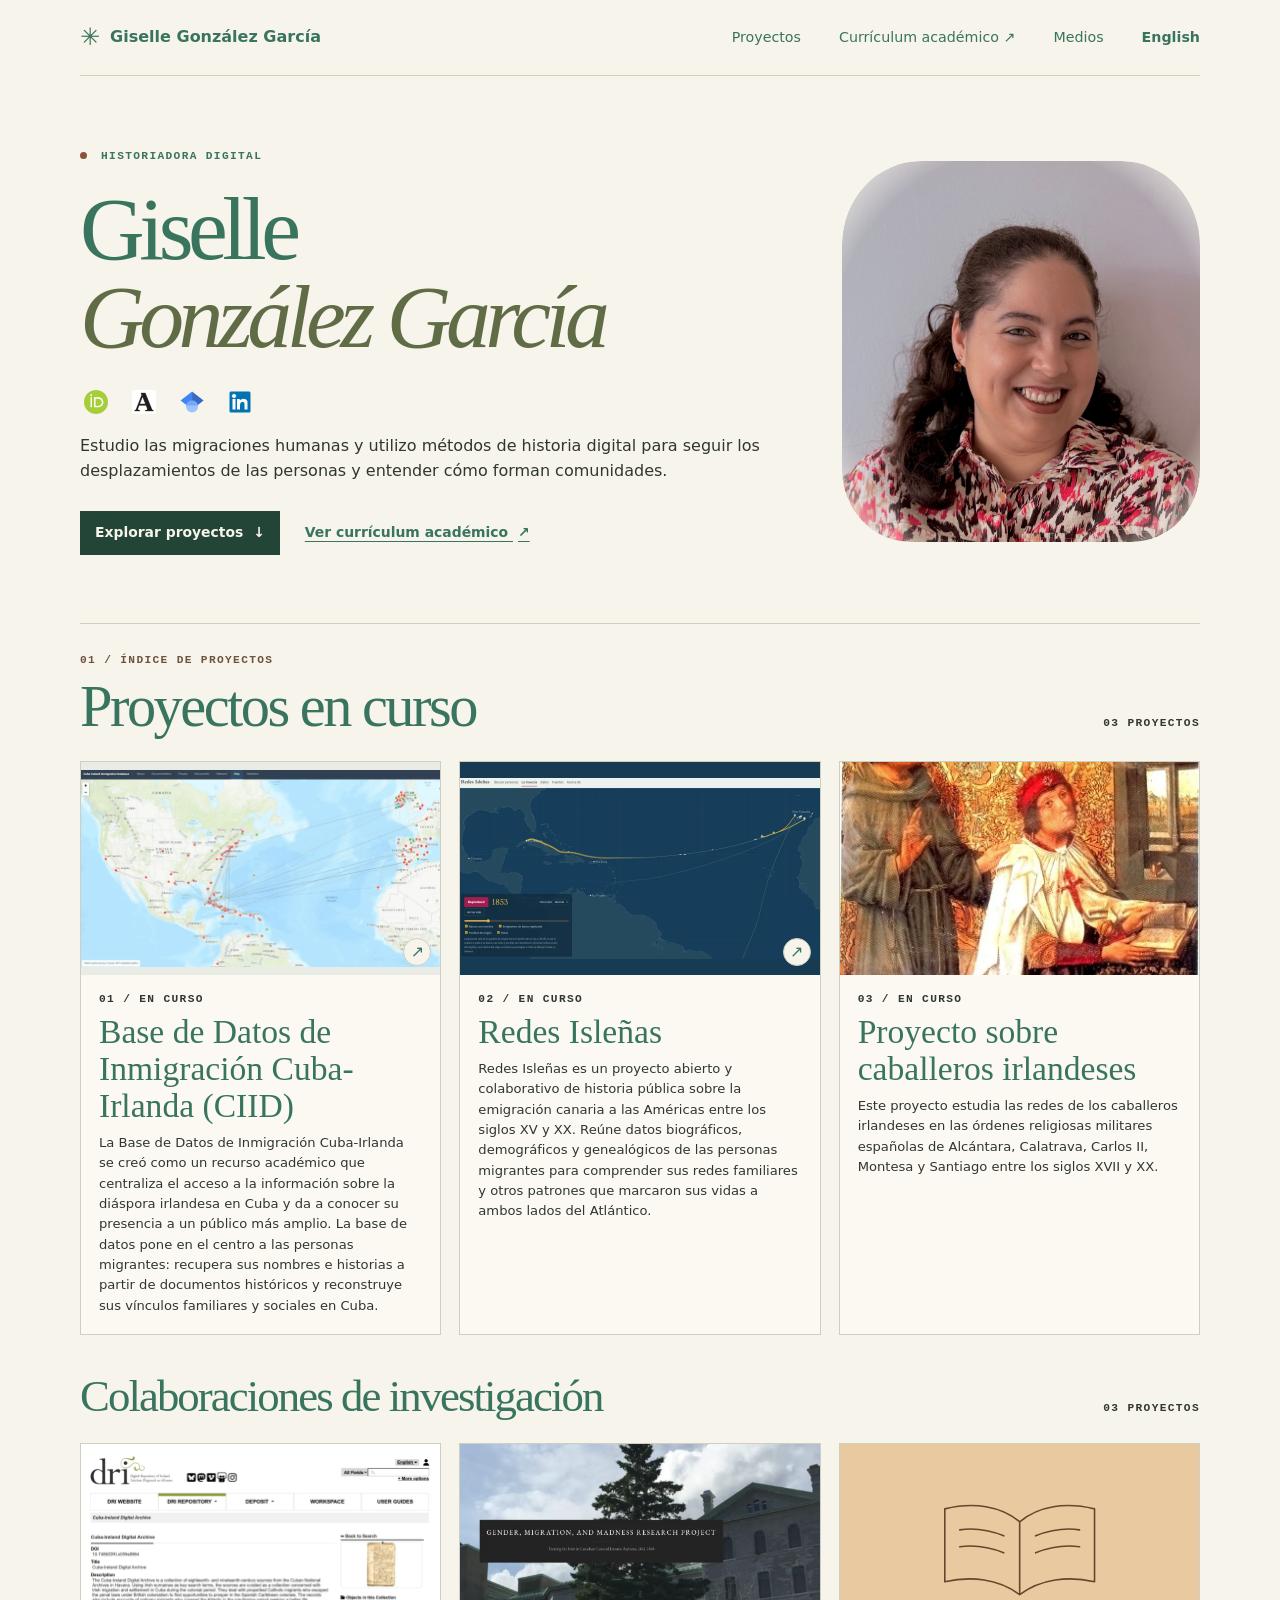
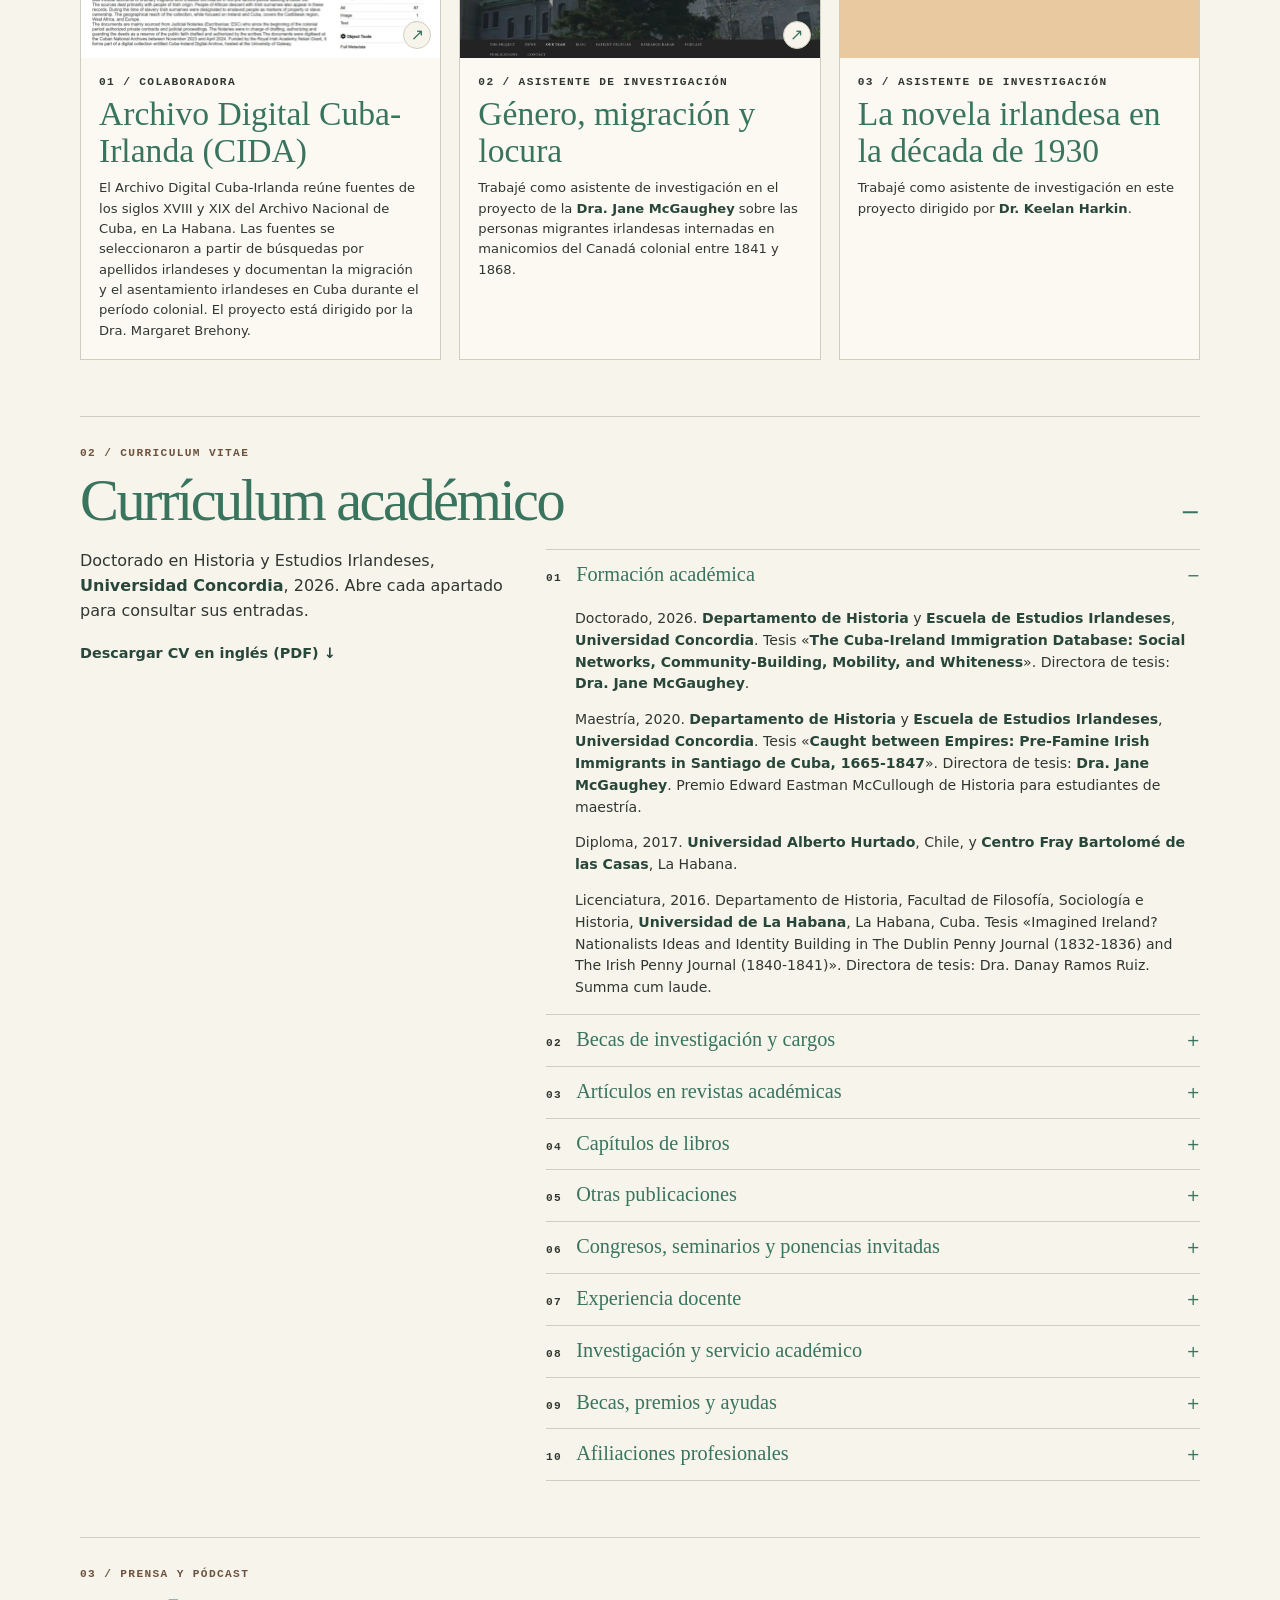
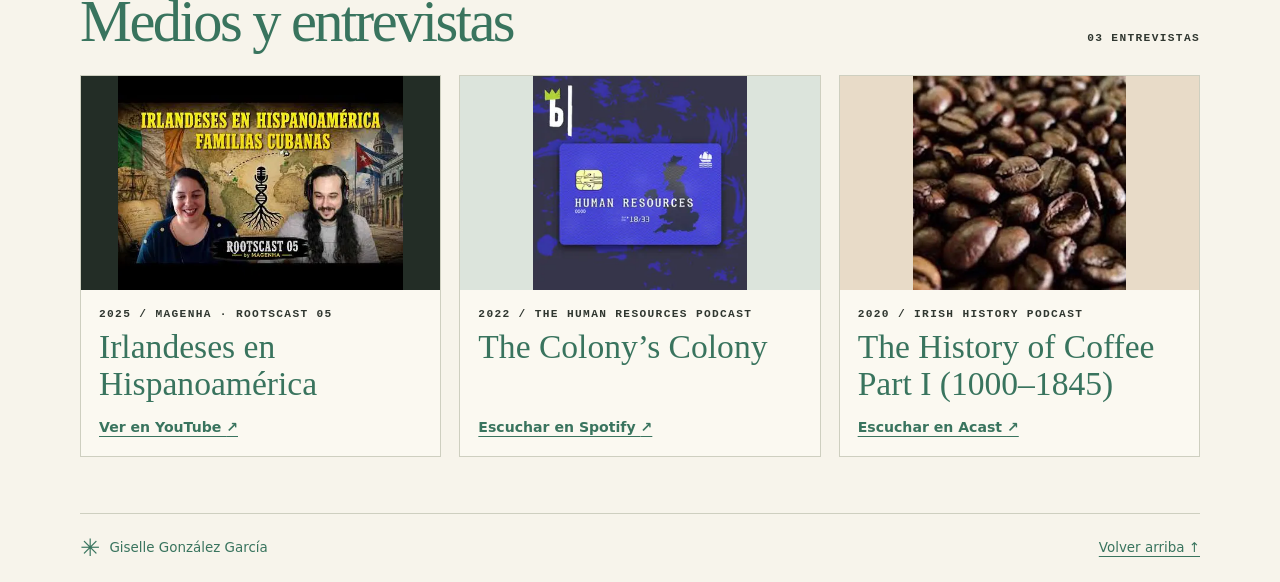
==== es/index.html @ 999a3d58 "Add files via upload" ====
<!doctype html>
<html lang="es">
<head>
  <meta charset="utf-8">
  <meta name="viewport" content="width=device-width, initial-scale=1">
  <meta name="description" content="Currículum académico y proyectos de Giselle González García, historiadora digital especializada en migraciones humanas.">
  <title>Giselle González García | Currículum académico y proyectos</title>
  <link rel="stylesheet" href="../style.css">
  <link rel="icon" href="../favicon.svg" type="image/svg+xml">
  <link rel="alternate" hreflang="en" href="../">
  <link rel="alternate" hreflang="es" href="./">
</head>
<body>
<a class="skip" href="#main">Saltar al contenido</a>
      <header class="wrap top" id="top">
        <a href="#top" class="wordmark"><span class="mark" aria-hidden="true">✳</span> Giselle González García</a>
        <nav aria-label="Navegación principal"><a href="#projects">Proyectos</a><a href="#academic-cv">Currículum académico <span aria-hidden="true">↗</span></a><a href="#media">Medios</a><a class="language-link" href="../" lang="en" hreflang="en">English</a></nav>
      </header>
      <main id="main" class="wrap">
        <section class="intro" aria-labelledby="intro-title">
          <p class="eyebrow"><span class="dot" aria-hidden="true"></span> Historiadora digital</p>
          <h1 id="intro-title">Giselle<br> <em>González García</em></h1>
          <ul class="profile-links" aria-label="Perfiles académicos">
            <li><a href="https://orcid.org/0009-0008-2707-5420" rel="me" aria-label="ORCID" title="ORCID"><img class="profile-icon" src="../profile-orcid.svg" width="24" height="24" alt=""></a></li>
            <li><a href="https://concordia.academia.edu/GiselleGonz%C3%A1lezGarc%C3%ADa" rel="me" aria-label="Academia.edu" title="Academia.edu"><img class="profile-icon" src="../profile-academia.png" width="24" height="24" alt=""></a></li>
            <li><a href="https://scholar.google.com/citations?user=Ly8Z2m0AAAAJ&amp;hl=en&amp;oi=ao" rel="me" aria-label="Google Scholar" title="Google Scholar"><img class="profile-icon" src="../profile-scholar.png" width="24" height="24" alt=""></a></li>
            <li><a href="https://www.linkedin.com/in/giselle-gonzalez-garcia-342538181/" rel="me" aria-label="LinkedIn" title="LinkedIn"><img class="profile-icon" src="../profile-linkedin.png" width="24" height="24" alt=""></a></li>
          </ul>
          <p class="intro-copy">Estudio las migraciones humanas y utilizo métodos de historia digital para seguir los desplazamientos de las personas y entender cómo forman comunidades.</p>
          <div class="actions"><a class="primary" href="#projects">Explorar proyectos <span aria-hidden="true">↓</span></a><a href="#academic-cv">Ver currículum académico <span aria-hidden="true">↗</span></a></div>
          <img class="portrait" src="../portrait.jpg" width="1280" height="1062" alt="Retrato de Giselle González García">
        </section>
        <section id="projects" class="section" aria-labelledby="projects-title">
          <p class="eyebrow section-label">01 / Índice de proyectos</p>
          <div class="section-heading"><h2 id="projects-title">Proyectos en curso</h2><span class="counter">03 PROYECTOS</span></div>
          <div class="project-grid">
            <article id="ciid" class="project">
  <a class="project-thumb" href="https://gisellegonzalezgarcia.github.io/ciid/" aria-label="Abrir proyecto: Base de Datos de Inmigración Cuba-Irlanda (CIID)"><img class="art project-image" src="../ciid.webp" width="1440" height="793" alt="Mapa de la CIID con rutas migratorias a través del Atlántico" loading="lazy" decoding="async"><span aria-hidden="true">↗</span></a>
  <div class="project-info"><p class="eyebrow">01 / En curso</p><h3>Base de Datos de Inmigración Cuba-Irlanda (CIID)</h3><p class="pending">La Base de Datos de Inmigración Cuba-Irlanda se creó como un recurso académico que centraliza el acceso a la información sobre la diáspora irlandesa en Cuba y da a conocer su presencia a un público más amplio. La base de datos pone en el centro a las personas migrantes: recupera sus nombres e historias a partir de documentos históricos y reconstruye sus vínculos familiares y sociales en Cuba.</p></div>
</article>
<article id="redes-islenas" class="project">
  <a class="project-thumb" href="https://gisellegonzalezgarcia.github.io/redes_islenas/" aria-label="Abrir proyecto: Redes Isleñas"><img class="art project-image" src="../redes-islenas.webp" width="1440" height="724" alt="Mapa de Redes Isleñas con una ruta de las islas Canarias a La Habana" loading="lazy" decoding="async"><span aria-hidden="true">↗</span></a>
  <div class="project-info"><p class="eyebrow">02 / En curso</p><h3>Redes Isleñas</h3><p class="pending">Redes Isleñas es un proyecto abierto y colaborativo de historia pública sobre la emigración canaria a las Américas entre los siglos XV y XX. Reúne datos biográficos, demográficos y genealógicos de las personas migrantes para comprender sus redes familiares y otros patrones que marcaron sus vidas a ambos lados del Atlántico.</p></div>
</article>
<article id="knights-projects" class="project">
  <img class="art project-image" src="../knights-projects.webp" width="732" height="1089" alt="Pintura de Álvaro de Luna arrodillado junto a un libro abierto" loading="lazy" decoding="async">
  <div class="project-info"><p class="eyebrow">03 / En curso</p><h3>Proyecto sobre caballeros irlandeses</h3><p class="pending">Este proyecto estudia las redes de los caballeros irlandeses en las órdenes religiosas militares españolas de Alcántara, Calatrava, Carlos II, Montesa y Santiago entre los siglos XVII y XX.</p></div>
</article>
          </div>
          <section class="collaborations" aria-labelledby="collaborations-title">
            <div class="section-heading"><h2 id="collaborations-title">Colaboraciones de investigación</h2><span class="counter">03 PROYECTOS</span></div>
            <div class="project-grid">
              <article id="cida" class="project">
                <a class="project-thumb" href="https://exhibitions.library.universityofgalway.ie/s/cuba-ireland" aria-label="Abrir proyecto: Archivo Digital Cuba-Irlanda (CIDA)"><img class="art project-image" src="../cida.webp" width="1440" height="796" alt="Página de la colección del Archivo Digital Cuba-Irlanda en el Repositorio Digital de Irlanda" loading="lazy" decoding="async"><span aria-hidden="true">↗</span></a>
                <div class="project-info">
                  <p class="eyebrow">01 / Colaboradora</p>
                  <h3>Archivo Digital Cuba-Irlanda (CIDA)</h3>
                  <p class="pending">El Archivo Digital Cuba-Irlanda reúne fuentes de los siglos XVIII y XIX del Archivo Nacional de Cuba, en La Habana. Las fuentes se seleccionaron a partir de búsquedas por apellidos irlandeses y documentan la migración y el asentamiento irlandeses en Cuba durante el período colonial. El proyecto está dirigido por la Dra. Margaret Brehony.</p>
                </div>
              </article>
              <article id="gender-migration-madness" class="project">
                <a class="project-thumb" href="https://gendermigrationandmadness.ca/" aria-label="Abrir proyecto: Género, migración y locura"><img class="art project-image" src="../gender-migration-madness.webp" width="1440" height="674" alt="Portada del proyecto Género, migración y locura con una fotografía de un edificio de piedra" loading="lazy" decoding="async"><span aria-hidden="true">↗</span></a>
                <div class="project-info">
                  <p class="eyebrow">02 / Asistente de investigación</p>
                  <h3>Género, migración y locura</h3>
                  <p class="pending">Trabajé como asistente de investigación en el proyecto de la <a href="https://www.concordia.ca/faculty/jane-mcgaughey.html">Dra. Jane McGaughey</a> sobre las personas migrantes irlandesas internadas en manicomios del Canadá colonial entre 1841 y 1868.</p>
                </div>
              </article>
              <article id="irish-novel" class="project">
                <svg class="art knight" viewBox="0 0 360 214" aria-hidden="true"><g fill="none" stroke="currentColor" stroke-width="1.6" stroke-linecap="round" stroke-linejoin="round"><path d="M180 151c-21-16-49-19-75-13V65c29-7 56-3 75 13 19-16 46-20 75-13v73c-26-6-54-3-75 13zm0 0V78m-60 8c14-2 29 0 44 6m-44 11c14-2 29 0 44 6m32-17c15-6 30-8 44-6m-44 23c15-6 30-8 44-6"/></g></svg>
                <div class="project-info">
                  <p class="eyebrow">03 / Asistente de investigación</p>
                  <h3>La novela irlandesa en la década de 1930</h3>
                  <p class="pending">Trabajé como asistente de investigación en este proyecto dirigido por <a href="https://www.concordia.ca/faculty/keelan-harkin.html">Dr. Keelan Harkin</a>.</p>
                </div>
              </article>
            </div>
          </section>
        </section>
        <section id="academic-cv" class="section cv" aria-labelledby="cv-title">
          <details open>
            <summary class="cv-toggle">
              <h2 id="cv-title"><span class="eyebrow section-label">02 / Curriculum vitae</span>Currículum académico</h2>
            </summary>
            <div class="cv-content">
          <div><p>Doctorado en Historia y Estudios Irlandeses, <a href="https://www.concordia.ca/">Universidad Concordia</a>, 2026. Abre cada apartado para consultar sus entradas.</p><a class="cv-download" href="../giselle-gonzalez-garcia-cv.pdf" download>Descargar CV en inglés (PDF) <span aria-hidden="true">↓</span></a></div>
          <ol class="cv-list">
<li><details open><summary><span class="eyebrow">01</span><span class="cv-label">Formación académica</span></summary>
<ul class="cv-entries"><li>Doctorado, 2026. <a href="https://www.concordia.ca/artsci/history.html">Departamento de Historia</a> y <a href="https://www.concordia.ca/artsci/irish-studies.html">Escuela de Estudios Irlandeses</a>, <a href="https://www.concordia.ca/">Universidad Concordia</a>. Tesis «<a href="https://spectrum.library.concordia.ca/id/eprint/997464/">The Cuba-Ireland Immigration Database: Social Networks, Community-Building, Mobility, and Whiteness</a>». Directora de tesis: <a href="https://www.concordia.ca/faculty/jane-mcgaughey.html">Dra. Jane McGaughey</a>.</li>
<li>Maestría, 2020. <a href="https://www.concordia.ca/artsci/history.html">Departamento de Historia</a> y <a href="https://www.concordia.ca/artsci/irish-studies.html">Escuela de Estudios Irlandeses</a>, <a href="https://www.concordia.ca/">Universidad Concordia</a>. Tesis «<a href="https://spectrum.library.concordia.ca/id/eprint/987224/">Caught between Empires: Pre-Famine Irish Immigrants in Santiago de Cuba, 1665-1847</a>». Directora de tesis: <a href="https://www.concordia.ca/faculty/jane-mcgaughey.html">Dra. Jane McGaughey</a>. Premio Edward Eastman McCullough de Historia para estudiantes de maestría.</li>
<li>Diploma, 2017. <a href="https://www.uahurtado.cl/">Universidad Alberto Hurtado</a>, Chile, y <a href="https://bartolo.org/">Centro Fray Bartolomé de las Casas</a>, La Habana.</li>
<li>Licenciatura, 2016. Departamento de Historia, Facultad de Filosofía, Sociología e Historia, <a href="https://www.uh.cu/inicio/">Universidad de La Habana</a>, La Habana, Cuba. Tesis «Imagined Ireland? Nationalists Ideas and Identity Building in The Dublin Penny Journal (1832-1836) and The Irish Penny Journal (1840-1841)». Directora de tesis: Dra. Danay Ramos Ruiz. Summa cum laude.</li></ul></details></li>
<li><details><summary><span class="eyebrow">02</span><span class="cv-label">Becas de investigación y cargos</span></summary>
<ul class="cv-entries"><li>2020–2026. Beca de investigación en Estudios Irlandeses, <a href="https://www.concordia.ca/artsci/irish-studies.html">Escuela de Estudios Irlandeses</a>, <a href="https://www.concordia.ca/">Universidad Concordia</a>.</li>
<li>2024–2025. Investigadora residente, <a href="https://storytelling.concordia.ca/">Centro de Historia Oral y Narración Digital</a>, <a href="https://www.concordia.ca/">Universidad Concordia</a>.</li></ul></details></li>
<li><details><summary><span class="eyebrow">03</span><span class="cv-label">Artículos en revistas académicas</span></summary>
<ul class="cv-entries"><li>2026. «<a href="https://doi.org/10.35903/teanga.v13i.11913">Don Santiago ‘a Catholic from conviction and an Old Bachelor from necessity’: A historical sociolinguistic analysis of James J. Wright’s letters</a>», en Teanga: The Journal of the Irish Association for Applied Linguistics, vol. 13, número especial More Papers on Irish English: 40 Years on. En coautoría con Nancy Eloína Ávila-Ledesma.</li>
<li>2024. «<a href="https://zenodo.org/records/15350110">Irish Immigrants in Colonial Port Cities of Cuba</a>», en Journal of American Ethnic History, vol. 44, n.º 1 (otoño de 2024), pp. 111–134. En coautoría con Margaret Brehony.</li>
<li>2020. «<a href="https://irlandeses.org/wp-content/uploads/2020/10/chapter-2-giselle-gonzalez-garcia.pdf">Irish Hunger Strikers Monument in Havana, Cuba: Public and Private Commemorations</a>», en <a href="https://irlandeses.org/journal-2/">The Irish Migration Studies in Latin America Journal</a>, vol. 9, n.º 3, pp. 15–22.</li></ul></details></li>
<li><details><summary><span class="eyebrow">04</span><span class="cv-label">Capítulos de libros</span></summary>
<ul class="cv-entries"><li>2023. «<a href="https://link.springer.com/chapter/10.1007/978-3-031-29529-4_3">Coffee Plantations and Irish Migration to Santiago de Cuba: A Historical Case Study of Radical Environmental Transformation</a>», en T. Walker, J. McGaughey, G. Machnik-Kekesi y V. Kelly (eds.), <a href="https://link.springer.com/book/10.1007/978-3-031-29529-4">Environmental Migration in the Face of Emerging Risks</a>. Palgrave Macmillan, Cham.</li>
<li>2019. «Dying in Havana: Microhistoy of Irish Immigrants buried in the General Cemetery, 1859-1862», en <a href="https://irlandeses.org/1872651-2/">Ireland &amp; Cuba: Entangled Histories / Irlanda y Cuba: Historias Entretejidas</a>. La Habana, Ediciones Boloña. ISBN 978-959-294-207-3.</li>
<li>2019. «Morir en La Habana: Microhistoria de los inmigrantes irlandeses enterrados en el Cementerio General, 1859-1862», en <a href="https://irlandeses.org/1872651-2/">Ireland &amp; Cuba: Entangled Histories / Irlanda y Cuba: Historias Entretejidas</a>. La Habana, Ediciones Boloña. ISBN 978-959-294-207-3.</li>
<li>2019. «Presencia irlandesa en Guanabacoa durante el siglo XIX», en Coloquios Presencias Europeas en Cuba: Memorias 2017-2018. La Habana, Ediciones Boloña.</li></ul></details></li>
<li><details><summary><span class="eyebrow">05</span><span class="cv-label">Otras publicaciones</span></summary>
<ul class="cv-entries"><li>2024. «Archaeological Remains of Irish Coffee Plantations: A history of pre-Famine Irish migration to Cuba», en Archaeology Ireland.</li>
<li>2023. «<a href="https://ceur-ws.org/Vol-3558/paper6960.pdf">If the Sources Could Talk: Evaluating Large Language Models for Research Assistance in History</a>», en <a href="https://ceur-ws.org/Vol-3558/">CHR 2023: Computational Humanities Research Conference Proceedings</a>.</li>
<li>2020. Reseña de «<a href="https://www.academia.edu/51163205/_Review_Paper_La_Experiencia_Invisible_Immigrantes_Irlandeses_en_el_Per%C3%BA_by_Gabriela_McEvoy">La experiencia invisible: inmigrantes irlandeses en el Perú, de Gabriela McEvoy</a>», en The Canadian Journal of Irish Studies, vol. 43, pp. 256–258.</li>
<li>2014–2016. Colaboradora oficial de la Enciclopedia Digital del Caribe, EnCaribe.org.</li></ul></details></li>
<li><details><summary><span class="eyebrow">06</span><span class="cv-label">Congresos, seminarios y ponencias invitadas</span></summary>
<ul class="cv-entries"><li>Marzo de 2026. <a href="https://www.cubangenclub.org/">Club de Genealogía Cubana de Miami</a>. Diseño e impartición del taller sobre el uso de la inteligencia artificial en la investigación genealógica.</li>
<li>Junio de 2025. <a href="https://www.utoronto.ca/">Universidad de Toronto</a> y <a href="https://www.yorku.ca/">Universidad York</a>. <a href="https://cais2025.ca/program/">Ceist na Teangan i Léann na hÉireann: la cuestión lingüística en los estudios irlandeses</a>, mesa especial organizada por Dean Farrell.</li>
<li>Junio de 2025. <a href="https://www.utoronto.ca/">Universidad de Toronto</a> y <a href="https://www.yorku.ca/">Universidad York</a>. «<a href="https://cais2025.ca/program/">A Digital History of the Irish in Cuba: Recruitment Schemes, Restrictions of Mobility, and &#x27;Free&#x27; Labour, 1818-1868</a>», ponencia presentada en el congreso de la <a href="https://www.canadianirishstudies.org/">Asociación Canadiense de Estudios Irlandeses</a>.</li>
<li>Abril de 2025. <a href="https://www.georgetown.edu/">Universidad de Georgetown</a>. Mesa especial sobre Irlanda y la esclavitud atlántica, organizada por el profesor Darragh Gannon, director de la <a href="https://globalirish.georgetown.edu/">Iniciativa de Estudios Irlandeses Globales</a>, y el Centro para el Estudio de la Esclavitud. Panelista invitada en «<a href="https://globalirish.georgetown.edu/ireland-and-atlantic-slavery-symposium/">The Black and Green Atlantic (New Voices Workshop)</a>».</li>
<li>Noviembre de 2024. <a href="https://www.cubangenclub.org/">Club de Genealogía Cubana de Miami</a>. Presentación del <a href="https://exhibitions.library.universityofgalway.ie/s/cuba-ireland">Archivo Digital Cuba-Irlanda</a>.</li>
<li>Junio de 2024. <a href="https://www.universityofgalway.ie/">Universidad de Galway</a>, Galway, Irlanda. «‘...they have brought nothing but their labour...’: Irish Migrant Workers in Havana, Cuba, 1818-1845», ponencia presentada en el <a href="https://www.universityofgalway.ie/media/collegeofartssocialsciencescelticstudies/schools/irishstudies/GCIS-CAIS-Conference-Timetable.pdf">Congreso de la Asociación Canadiense de Estudios Irlandeses</a>.</li>
<li>Mayo de 2024. <a href="https://www.unex.es/">Universidad de Extremadura</a>, Cáceres, España. «Don Santiago ‘a Catholic from conviction and an Old Bachelor from necessity’: A historical sociolinguistic analysis of James J. Wright’s letters», ponencia presentada en el congreso New Perspectives on Irish English, escrita y presentada junto con Nancy Eloína Ávila-Ledesma.</li>
<li>Marzo de 2024. <a href="https://www.concordia.ca/">Universidad Concordia</a>. Conferencia sobre la inmigración irlandesa al Caribe.</li>
<li>Junio de 2023. <a href="https://www.uottawa.ca/en">Universidad de Ottawa</a>, Canadá. «Coffee Plantations and Irish Migration to Santiago de Cuba: A Historical Case Study of Radical Environmental Transformation», ponencia presentada en el congreso de la <a href="https://www.canadianirishstudies.org/">Asociación Canadiense de Estudios Irlandeses</a>.</li>
<li>2023. <a href="https://www.dublincastle.ie/">Castillo de Dublín</a>. «<a href="https://youtu.be/YoqyIlace4M">Archaeological Remains of Irish Coffee Plantations: A history of pre-Famine Irish migration to Cuba</a>», ponencia presentada en <a href="https://www.archaeology.ie/collections-and-publications/multimedia-resources/conferences/2023-imirce/">Imirce, congreso anual del Servicio Nacional de Monumentos de Irlanda</a>.</li>
<li>Junio de 2022. En línea. «Estudios sobre la migración irlandesa y métodos de historia digital: el proyecto <a href="https://gendermigrationandmadness.ca/">Género, migración y locura</a> como estudio de caso», ponencia presentada en el congreso de la <a href="https://www.canadianirishstudies.org/">Asociación Canadiense de Estudios Irlandeses</a>.</li>
<li>Junio de 2021. En línea. «So much more than ‘wives and daughters’: Uncovering Irish Women in Nineteenth-Century Havana», ponencia presentada en el congreso de la <a href="https://www.canadianirishstudies.org/">Asociación Canadiense de Estudios Irlandeses</a>.</li>
<li>Febrero de 2021. Douglass Week. Mesa sobre <a href="https://www.youtube.com/live/6X_QAjyRHiw">Esclavitud, abolición e imperio: Irlanda y Cuba</a> con la Dra. Margaret Brehony, Gera Burton, el Dr. Kerby Miller y Giselle González García.</li>
<li>Febrero de 2021. <a href="https://www.concordia.ca/">Universidad Concordia</a>. Conferencia sobre la inmigración irlandesa a Cuba.</li>
<li>Mayo de 2020. CASA (Consorcio para Estudios Avanzados en el Extranjero). Conferencia invitada sobre la presencia irlandesa en Cuba.</li>
<li>Febrero de 2020. Palacio del Segundo Cabo, Colegio San Gerónimo, <a href="https://www.uh.cu/inicio/">Universidad de La Habana</a>. «‘Café hecho con sangre’: James J. Wright, de cuáquero irlandés a católico esclavista en Cuba, de la década de 1790 a la de 1840», ponencia presentada en el simposio internacional «Irlanda y Cuba: Historias Entretejidas».</li>
<li>Junio de 2019. <a href="https://www.concordia.ca/">Universidad Concordia</a>. «A Transnational Life: Campbell Faloon, from Ireland to Berbice and Cuba», ponencia presentada en el congreso de la <a href="https://www.canadianirishstudies.org/">Asociación Canadiense de Estudios Irlandeses</a>.</li>
<li>Abril de 2019. <a href="https://www.ucc.ie/en/">University College Cork</a> y <a href="https://www.tcd.ie/">Trinity College Dublin</a>. «Establishing and Irish Studies Field in Cuba: Potential, Challenges, and Needs», ponencia presentada en el VII Congreso Bienal de la <a href="https://irlandeses.org/">Sociedad de Estudios Irlandeses en América Latina</a>. Integrante del comité organizador.</li>
<li>Diciembre de 2017. <a href="https://www.uh.cu/inicio/">Universidad de La Habana</a>. «Brexit e Irlanda: un 2017 de negociaciones», ponencia presentada en la I Conferencia de Estudios Europeos.</li>
<li>Noviembre de 2017. Colegio San Gerónimo, <a href="https://www.uh.cu/inicio/">Universidad de La Habana</a>. II Conferencia de Software Libre, CubaConf 2017.</li>
<li>Mayo de 2017. <a href="https://www.uh.cu/inicio/">Universidad de La Habana</a>, Cátedra Jean Monnet y ADHILAC. «Irlanda y el Brexit: entre los daños colaterales y la reunificación», ponencia presentada en el Encuentro Problemas del Mundo Contemporáneo Pablo Arco in Memoriam.</li>
<li>Junio de 2017. Museo Histórico Municipal de Guanabacoa. «Presencia irlandesa en Guanabacoa durante el siglo XIX», en coautoría con Claudia Alemañy Castilla. Ponencia presentada en el XV Coloquio Guanabacoa en la Historia. El museo concedió al trabajo el Premio Cayetano Núñez de Villavicencio por el mejor estudio de un período histórico en un proyecto de investigación local.</li>
<li>Abril de 2017. Palacio del Segundo Cabo, Colegio San Gerónimo, <a href="https://www.uh.cu/inicio/">Universidad de La Habana</a>. «Presencia irlandesa en Guanabacoa durante el siglo XIX», en coautoría con Claudia Alemañy Castilla. Ponencia presentada en el I Coloquio de Presencias Europeas en Cuba.</li>
<li>Febrero de 2017. <a href="https://www.ucc.ie/en/">University College Cork</a> y Palacio del Segundo Cabo, Colegio San Gerónimo, <a href="https://www.uh.cu/inicio/">Universidad de La Habana</a>. «¿Un enclave irlandés en Guanabacoa durante el siglo XIX? Una agenda para la investigación», en coautoría con Claudia Alemañy Castilla. Ponencia presentada en el VI Congreso Bienal de la <a href="https://irlandeses.org/">Sociedad de Estudios Irlandeses en América Latina</a>. Integrante del comité organizador.</li></ul></details></li>
<li><details><summary><span class="eyebrow">07</span><span class="cv-label">Experiencia docente</span></summary>
<ul class="cv-entries"><li>2024–2025. Asistente de docencia, <a href="https://www.concordia.ca/artsci/history.html">Departamento de Historia</a>, <a href="https://www.concordia.ca/">Universidad Concordia</a>.</li>
<li>2018–2019. Asistente de docencia, <a href="https://www.concordia.ca/artsci/history.html">Departamento de Historia</a>, <a href="https://www.concordia.ca/">Universidad Concordia</a>.</li>
<li>2016–2018. Profesora asistente en formación, Departamento de Historia, <a href="https://www.uh.cu/inicio/">Universidad de La Habana</a>.</li></ul></details></li>
<li><details><summary><span class="eyebrow">08</span><span class="cv-label">Investigación y servicio académico</span></summary>
<ul class="cv-entries"><li>2019–2025. Asistente de investigación, <a href="https://www.concordia.ca/artsci/irish-studies.html">Escuela de Estudios Irlandeses</a>, <a href="https://www.concordia.ca/">Universidad Concordia</a>. Proyectos: <a href="https://exhibitions.library.universityofgalway.ie/s/cuba-ireland">Archivo Digital Cuba-Irlanda</a>, dirigido por la Dra. Margaret Brehony. <a href="https://gendermigrationandmadness.ca/">Género, migración y locura</a>, dirigido por <a href="https://www.concordia.ca/faculty/jane-mcgaughey.html">Dra. Jane McGaughey</a>. La novela irlandesa en la década de 1930, dirigido por <a href="https://www.concordia.ca/faculty/keelan-harkin.html">Dr. Keelan Harkin</a>.</li>
<li>2019. Voluntaria en el congreso de la <a href="https://oralhistory.org/">Asociación de Historia Oral</a>.</li>
<li>2019. Integrante del comité organizador del congreso de posgrado «History in the Making», <a href="https://www.concordia.ca/">Universidad Concordia</a>.</li>
<li>2019. Integrante del comité organizador del congreso de posgrado de la Conferencia Norteamericana de Estudios Irlandeses, <a href="https://www.concordia.ca/artsci/irish-studies.html">Escuela de Estudios Irlandeses</a>, <a href="https://www.concordia.ca/">Universidad Concordia</a>.</li>
<li>2019. Integrante del comité organizador del VII Congreso Bienal de la <a href="https://irlandeses.org/">Sociedad de Estudios Irlandeses en América Latina</a>.</li>
<li>2017. Integrante del comité organizador del VI Congreso Bienal de la <a href="https://irlandeses.org/">Sociedad de Estudios Irlandeses en América Latina</a>.</li></ul></details></li>
<li><details><summary><span class="eyebrow">09</span><span class="cv-label">Becas, premios y ayudas</span></summary>
<ul class="cv-entries"><li>2026. <a href="https://www.concordia.ca/artsci/irish-studies/programs/financial-support/graduate-funding.html">Beca de posgrado en Estudios Irlandeses</a>.</li>
<li>2025. <a href="https://www.concordia.ca/artsci/irish-studies/programs/financial-support/graduate-funding.html">Beca de posgrado en Estudios Irlandeses</a>.</li>
<li>2025. Ayuda para viajes a congresos de estudiantes de posgrado, Facultad de Artes y Ciencias.</li>
<li>2025. Beca de doctorado de la <a href="https://www.concordia.ca/">Universidad Concordia</a>.</li>
<li>2024. <a href="https://www.concordia.ca/artsci/irish-studies/programs/financial-support/graduate-funding.html">Beca de posgrado en Estudios Irlandeses</a>.</li>
<li>2024. Beca de doctorado de la <a href="https://www.concordia.ca/">Universidad Concordia</a>.</li>
<li>2023. <a href="https://www.concordia.ca/artsci/irish-studies/programs/financial-support/graduate-funding.html">Beca de posgrado en Estudios Irlandeses</a>.</li>
<li>2023. Beca de doctorado de la <a href="https://www.concordia.ca/">Universidad Concordia</a>.</li>
<li>2022. <a href="https://www.concordia.ca/artsci/irish-studies/programs/financial-support/graduate-funding.html">Beca de posgrado en Estudios Irlandeses</a>.</li>
<li>2022. Beca de doctorado de la <a href="https://www.concordia.ca/">Universidad Concordia</a>.</li>
<li>2021. Estipendio Dagobert Broh para investigación de posgrado.</li>
<li>2021. <a href="https://www.concordia.ca/artsci/irish-studies/programs/financial-support/graduate-funding.html">Beca de posgrado en Estudios Irlandeses</a>.</li>
<li>2021. Beca de doctorado de la <a href="https://www.concordia.ca/">Universidad Concordia</a>.</li>
<li>2021. Premio de excelencia para gastos de matrícula de la <a href="https://www.concordia.ca/">Universidad Concordia</a>.</li>
<li>2020. Beca al mérito de la Universidad Concordia.</li>
<li>2020. <a href="https://www.concordia.ca/artsci/irish-studies/programs/financial-support/graduate-funding.html">Beca de posgrado en Estudios Irlandeses</a>.</li>
<li>2020. Beca de ingreso Steven Goldberg.</li>
<li>2020. Beca de posgrado en Historia Global de la Universidad Concordia.</li>
<li>2019. Ayuda para congresos y exposiciones de la Universidad Concordia.</li>
<li>2019. Ayuda para viajes a congresos, Facultad de Artes y Ciencias.</li>
<li>2019. Beca de ingreso Steven Goldberg.</li>
<li>2019. <a href="https://www.concordia.ca/artsci/irish-studies/programs/financial-support/graduate-funding.html">Beca de posgrado en Estudios Irlandeses</a>.</li>
<li>2019. Beca al mérito de la Universidad Concordia.</li>
<li>2019. <a href="https://www.mitacs.ca/fr-ca/nos-projets/uncovering-cuban-irish-historical-links/">Premio de investigación Mitacs Globalink</a>.</li>
<li>2018. Beca de posgrado en Estudios Irlandeses.</li>
<li>2018. Beca al mérito de la <a href="https://www.concordia.ca/">Universidad Concordia</a>.</li>
<li>2017. Premio Cayetano Núñez de Villavicencio.</li></ul></details></li>
<li><details><summary><span class="eyebrow">10</span><span class="cv-label">Afiliaciones profesionales</span></summary>
<ul class="cv-entries"><li>Desde 2017. <a href="https://irlandeses.org/">Sociedad de Estudios Irlandeses en América Latina</a> (SILAS), comité ejecutivo.</li>
<li>Desde 2019. <a href="https://www.canadianirishstudies.org/">Asociación Canadiense de Estudios Irlandeses</a> (CAIS).</li></ul></details></li>
</ol>
            </div>
          </details>
        </section>
        <section id="media" class="section" aria-labelledby="media-title">
          <p class="eyebrow section-label">03 / Prensa y pódcast</p>
          <div class="section-heading"><h2 id="media-title">Medios y entrevistas</h2><span class="counter">03 ENTREVISTAS</span></div>
          <div class="project-grid">
              <article id="interview-rootscast" class="project media-card">
                <img class="art media-cover" src="../media-rootscast.webp" width="480" height="360" alt="" loading="lazy" decoding="async">
                <div class="project-info">
                  <p class="eyebrow">2025 / MAGENHA · Rootscast 05</p>
                  <h3>Irlandeses en Hispanoamérica</h3>
                  <a class="media-link" href="https://www.youtube.com/watch?v=1zs6sCAT3gs" aria-label="Ver en YouTube: Irlandeses en Hispanoamérica">Ver en YouTube <span aria-hidden="true">↗</span></a>
                </div>
              </article>
              <article id="interview-colony" class="project media-card">
                <img class="art media-cover" src="../media-colony.webp" width="300" height="300" alt="" loading="lazy" decoding="async">
                <div class="project-info">
                  <p class="eyebrow">2022 / The Human Resources Podcast</p>
                  <h3>The Colony’s Colony</h3>
                  <a class="media-link" href="https://open.spotify.com/episode/0nr0NdKWoaafaSC2yAtE8W" aria-label="Escuchar en Spotify: The Colony’s Colony">Escuchar en Spotify <span aria-hidden="true">↗</span></a>
                </div>
              </article>
              <article id="interview-coffee" class="project media-card">
                <img class="art media-cover" src="../media-coffee.webp" width="630" height="630" alt="" loading="lazy" decoding="async">
                <div class="project-info">
                  <p class="eyebrow">2020 / Irish History Podcast</p>
                  <h3>The History of Coffee Part I (1000–1845)</h3>
                  <a class="media-link" href="https://shows.acast.com/irishhistory/episodes/anirishhistoryofcoffeeparti" aria-label="Escuchar en Acast: The History of Coffee Part I (1000–1845)">Escuchar en Acast <span aria-hidden="true">↗</span></a>
                </div>
              </article>
          </div>
        </section>
      </main>
      <footer class="wrap footer"><span><span class="mark" aria-hidden="true">✳</span> Giselle González García</span><a href="#top">Volver arriba ↑</a></footer>
</body>
</html>
---- style.css ----
:root { color-scheme: light; --paper: #f7f4eb; --ink: #39745e; --muted: #303730; --line: #cecfc0; --dark: #234538; }
* { box-sizing: border-box; }
html { scroll-behavior: smooth; }
body { margin: 0; background: var(--paper); color: var(--ink); font: 16px/1.55 system-ui, sans-serif; }
a { color: inherit; text-underline-offset: .28em; }
a:hover { text-decoration-thickness: 2px; }
a:focus-visible { outline: 2px solid #815333; outline-offset: 5px; }
.wrap { width: min(1120px, calc(100% - 96px)); margin-inline: auto; }
.top { min-height: 76px; display: flex; justify-content: space-between; align-items: center; gap: 16px; border-bottom: 1px solid var(--line); }
.wordmark, nav a { text-decoration: none; }
.wordmark { font-weight: 650; display: flex; align-items: center; gap: 10px; }
.mark { font-size: 24px; line-height: 1; vertical-align: middle; }
nav { display: flex; gap: clamp(14px, 3vw, 38px); font-size: .89rem; }
nav a:hover { text-decoration: underline; }
.skip { position: absolute; left: 10px; top: -100px; padding: 10px; background: var(--paper); z-index: 2; }
.skip:focus { top: 10px; }
.intro { position: relative; isolation: isolate; padding: 72px 0 68px; }
.eyebrow, .counter { margin: 0; font: 600 .7rem/1.5 ui-monospace, monospace; letter-spacing: .12em; text-transform: uppercase; }
.dot { display: inline-block; width: 7px; height: 7px; border-radius: 50%; background: #8a513b; margin-right: 6px; }
h1, h2, h3 { font-family: Georgia, serif; font-weight: 400; margin: 0; }
h1 { font-size: clamp(3.2rem, 7.2vw, 6.55rem); letter-spacing: -.061em; line-height: .98; margin-block: 20px 24px; }
h1 em { color: #606c45; }
.hero-art { position: absolute; right: 2%; top: 80px; width: min(27%, 265px); color: #627d6a; stroke: currentColor; stroke-width: .85; z-index: -1; }
.intro-copy, .cv p:not(.eyebrow) { color: var(--muted); margin: 0; }
.actions { margin-top: 27px; display: flex; align-items: center; flex-wrap: wrap; gap: 14px 25px; font-size: .87rem; font-weight: 600; }
.actions span { margin-left: 5px; }
.primary { background: var(--dark); color: var(--paper); padding: 11px 15px; text-decoration: none; }
.primary:hover { background: #375e4c; }
.section { padding: 28px 0 56px; border-top: 1px solid var(--line); scroll-margin-top: 22px; }
.section-label { color: #6d533e; margin-bottom: 8px; }
.section-heading { display: flex; align-items: baseline; justify-content: space-between; gap: 12px; margin-bottom: 23px; }
h2 { font-size: clamp(2.2rem, 4.8vw, 3.65rem); line-height: 1.05; letter-spacing: -.043em; }
.counter { color: var(--muted); white-space: nowrap; }
.project-grid { display: grid; grid-template-columns: repeat(3, 1fr); gap: 18px; }
.project { border: 1px solid var(--line); background: #fbf9f1; min-width: 0; }
.art { display: block; width: 100%; height: auto; }
.project-image { aspect-ratio: 360 / 214; object-fit: contain; background: #e9ece4; }
#redes-islenas .project-image { background: #163b53; }
#cida .project-image { background: #fff; }
#gender-migration-madness .project-image { object-fit: cover; object-position: 30% center; }
#knights-projects .project-image { object-fit: cover; object-position: center 39%; }
.orb { color: #dce8d8; background: #294b3f; }
.islands { color: #315c50; background: #c9dcd0; }
.knight { color: #6c432b; background: #e8c9a0; }
.project-info { padding: 16px 18px 18px; }
.project-info .eyebrow { color: var(--muted); }
.project h3 { font-size: clamp(1.5rem, 3vw, 2.1rem); line-height: 1.1; margin-top: 6px; }
.pending { font-size: .82rem; color: var(--muted); margin: 8px 0 0; }
.cv-content { display: grid; grid-template-columns: 2fr 3fr; gap: 30px; margin-top: 18px; }
.cv-toggle { display: flex; align-items: flex-end; justify-content: space-between; gap: 12px; cursor: pointer; list-style: none; }
.cv-toggle::-webkit-details-marker { display: none; }
.cv-toggle .section-label { display: block; }
.cv-toggle::after { content: '+'; font-size: 1.5rem; }
.cv > details[open] > .cv-toggle::after { content: '−'; }
.cv-toggle:hover h2 { color: #426453; }
.cv-toggle:focus-visible { outline: 2px solid #815333; outline-offset: 3px; }
.cv-list { list-style: none; padding: 0; margin: 0; }
.cv-list li { display: flex; align-items: baseline; gap: 18px; padding: 12px 0; border-bottom: 1px solid var(--line); }
.cv-list li:first-child { border-top: 1px solid var(--line); }
.cv-list h3 { font-size: 1.3rem; }
.cv-list span { color: var(--muted); }
.footer { border-top: 1px solid var(--line); display: flex; align-items: center; justify-content: space-between; gap: 14px; padding-block: 22px; font-size: .84rem; }
.footer .mark { margin-right: 5px; }
@media (max-width: 850px) { .hero-art { right: 0; top: 70px; width: 22%; opacity: .5; } }
@media (max-width: 660px) {
  .wrap { width: calc(100% - 36px); }
  .top { min-height: 66px; }
  .wordmark, nav { font-size: .79rem; }
  .wordmark { gap: 5px; }
  .intro { padding-block: 48px; }
  h1 { font-size: clamp(2.65rem, 10vw, 4rem); }
  .desktop, .hero-art { display: none; }
  .project-grid, .cv-content { grid-template-columns: 1fr; }
  .counter { font-size: .6rem; }
}
@media (prefers-reduced-motion: reduce) { html { scroll-behavior: auto; } }
.intro { display: grid; grid-template-columns: minmax(0, 1fr) minmax(220px, 32%); column-gap: clamp(28px, 5vw, 80px); }
.intro > :not(.portrait) { grid-column: 1; }
.intro h1 { font-size: clamp(2.9rem, 7vw, 6.35rem); }
.portrait { grid-area: 1 / 2 / 6 / 3; align-self: center; width: 100%; height: auto; aspect-ratio: 4 / 4.25; object-fit: cover; object-position: 53% center; border-radius: 22% 22% 19% 19%; mask-image: radial-gradient(ellipse farthest-corner, #000 75%, transparent 100%); }
.collaborations { margin-top: 38px; }
.collaborations h2 { font-size: clamp(1.85rem, 4vw, 2.8rem); }
.cv-list > li { display: block; padding: 0; }
.cv-list summary { display: flex; align-items: baseline; gap: 14px; padding: 12px 0; cursor: pointer; list-style: none; }
.cv-list summary::-webkit-details-marker { display: none; }
.cv-list summary::after { content: '+'; margin-left: auto; }
.cv-list details[open] > summary::after { content: '−'; }
.cv-list summary:hover .cv-label { text-decoration: underline; }
.cv-list summary:focus-visible { outline: 2px solid #815333; outline-offset: 3px; }
.cv-list .cv-label { font: 1.27rem/1.2 Georgia, serif; color: var(--ink); }
.cv-entries { padding: 0 0 8px 29px; list-style: none; }
.cv-list .cv-entries li { display: block; padding: 7px 0; border: 0; font-size: .88rem; color: var(--muted); }
@media (max-width: 700px) {
  .intro { grid-template-columns: 1fr; }
  .portrait { grid-area: auto; grid-column: 1; margin-top: 26px; width: min(100%, 330px); aspect-ratio: 5 / 4; }
}

.cv-download { display: inline-block; margin-top: 18px; font-size: .9rem; font-weight: 600; }

.language-link { font-weight: 650; }
@media (max-width: 480px) {
  .top { flex-wrap: wrap; row-gap: 8px; padding-block: 12px; }
  .top nav { flex-wrap: wrap; gap: 8px 16px; }
}

.media-cover { aspect-ratio: 360 / 214; object-fit: contain; background: #e9ece4; }
#interview-rootscast .media-cover { background: #232d26; }
#interview-colony .media-cover { background: #dce4dc; }
#interview-coffee .media-cover { background: #e8dbc8; }
.media-card { display: flex; flex-direction: column; }
.media-card .project-info { display: flex; flex: 1; flex-direction: column; align-items: flex-start; }
.media-card h3 { margin-bottom: 14px; }
.media-link { margin-top: auto; font-size: .88rem; font-weight: 650; }
@media (max-width: 760px) { .top nav { flex-wrap: wrap; } }

.project-thumb { position: relative; display: block; text-decoration: none; }
.project-thumb span {
  position: absolute;
  right: 9px;
  bottom: 9px;
  display: grid;
  place-items: center;
  width: 28px;
  height: 28px;
  border: 1px solid var(--line);
  border-radius: 50%;
  background: var(--paper);
  color: var(--ink);
  line-height: 1;
}
.project-thumb:hover span, .project-thumb:focus-visible span { background: var(--dark); color: var(--paper); }
#projects .pending a, .cv-content a { color: #29463a; font-weight: 600; text-decoration: none; }
#projects .pending a:is(:hover, :focus-visible), .cv-content a:is(:hover, :focus-visible) { text-decoration: underline; }

.profile-links { display: flex; flex-wrap: wrap; gap: 6px 16px; list-style: none; margin: 0 0 14px; padding: 0; }
.profile-links a { display: grid; place-items: center; min-width: 32px; min-height: 36px; }
.profile-icon { display: block; width: 24px; height: 24px; object-fit: contain; }
.profile-links a:hover .profile-icon { transform: scale(1.1); }
@media (pointer: coarse) { .profile-links a { min-width: 44px; min-height: 44px; } }
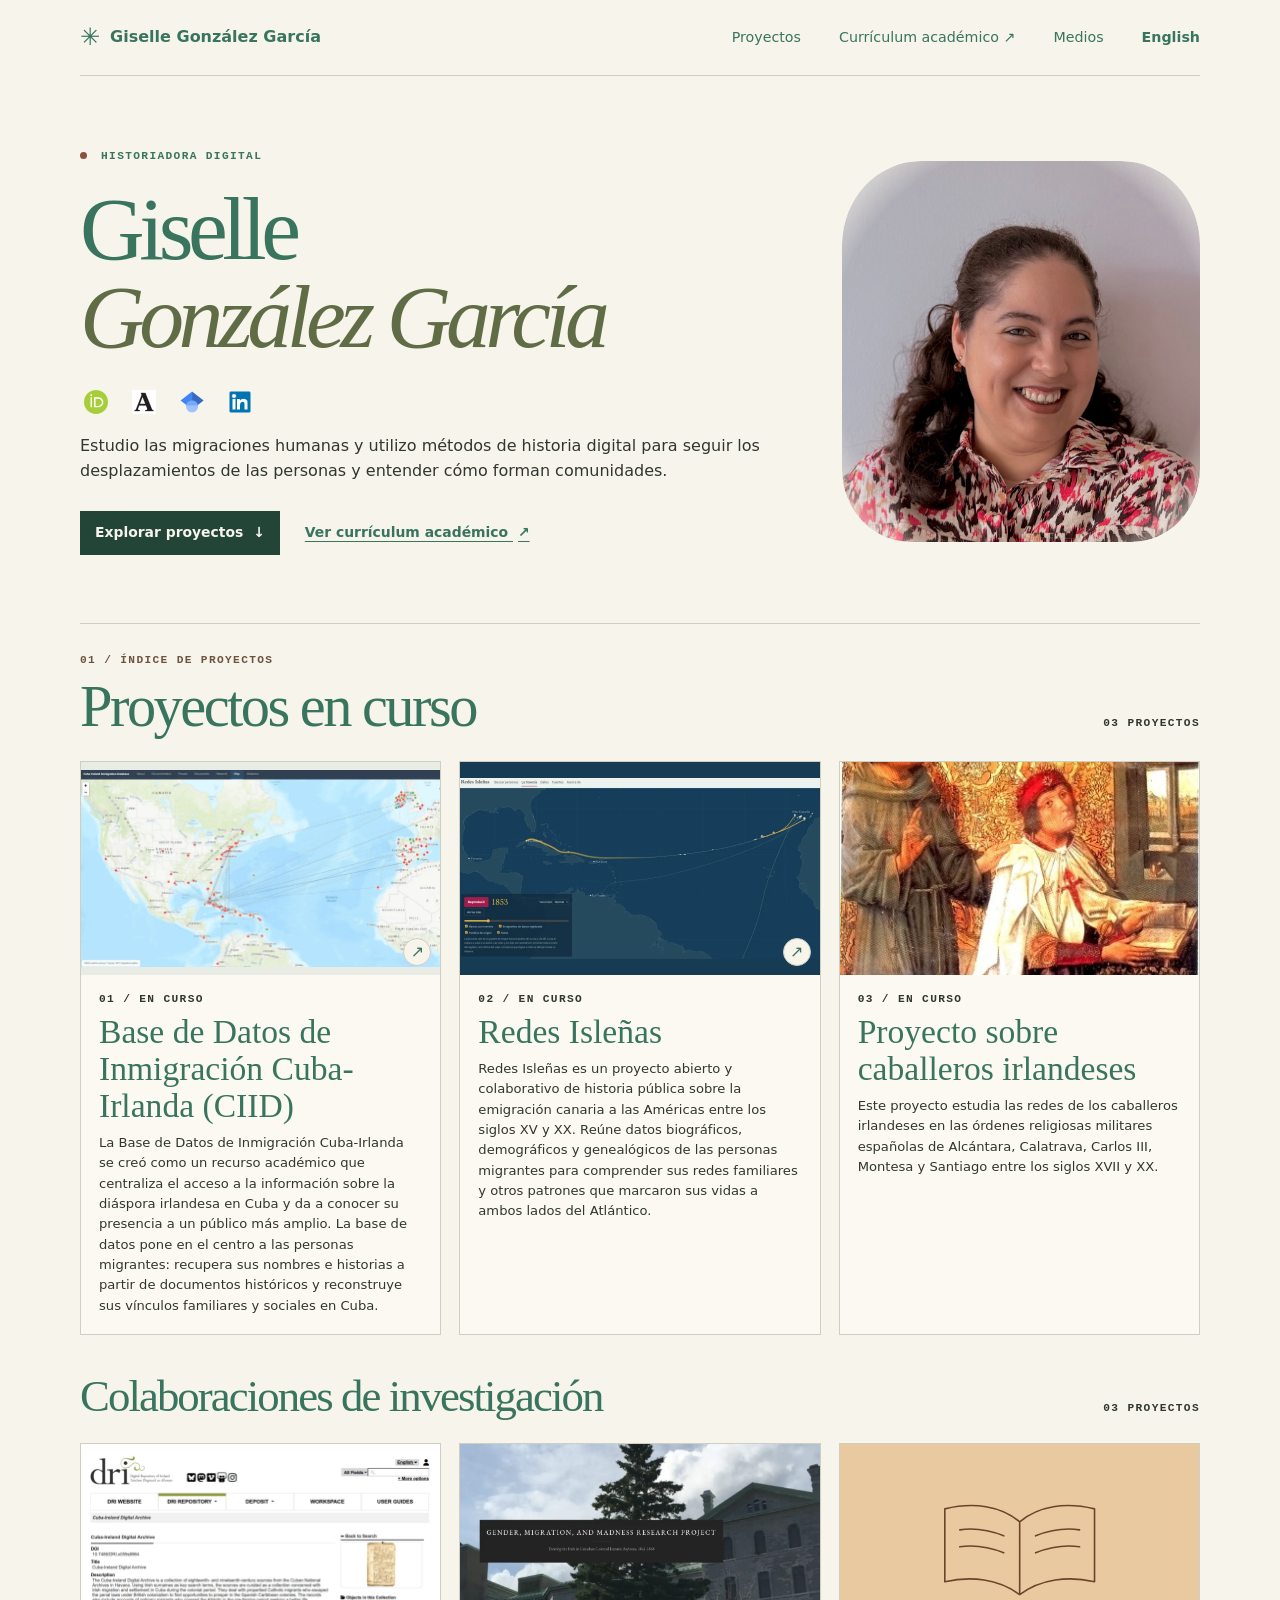
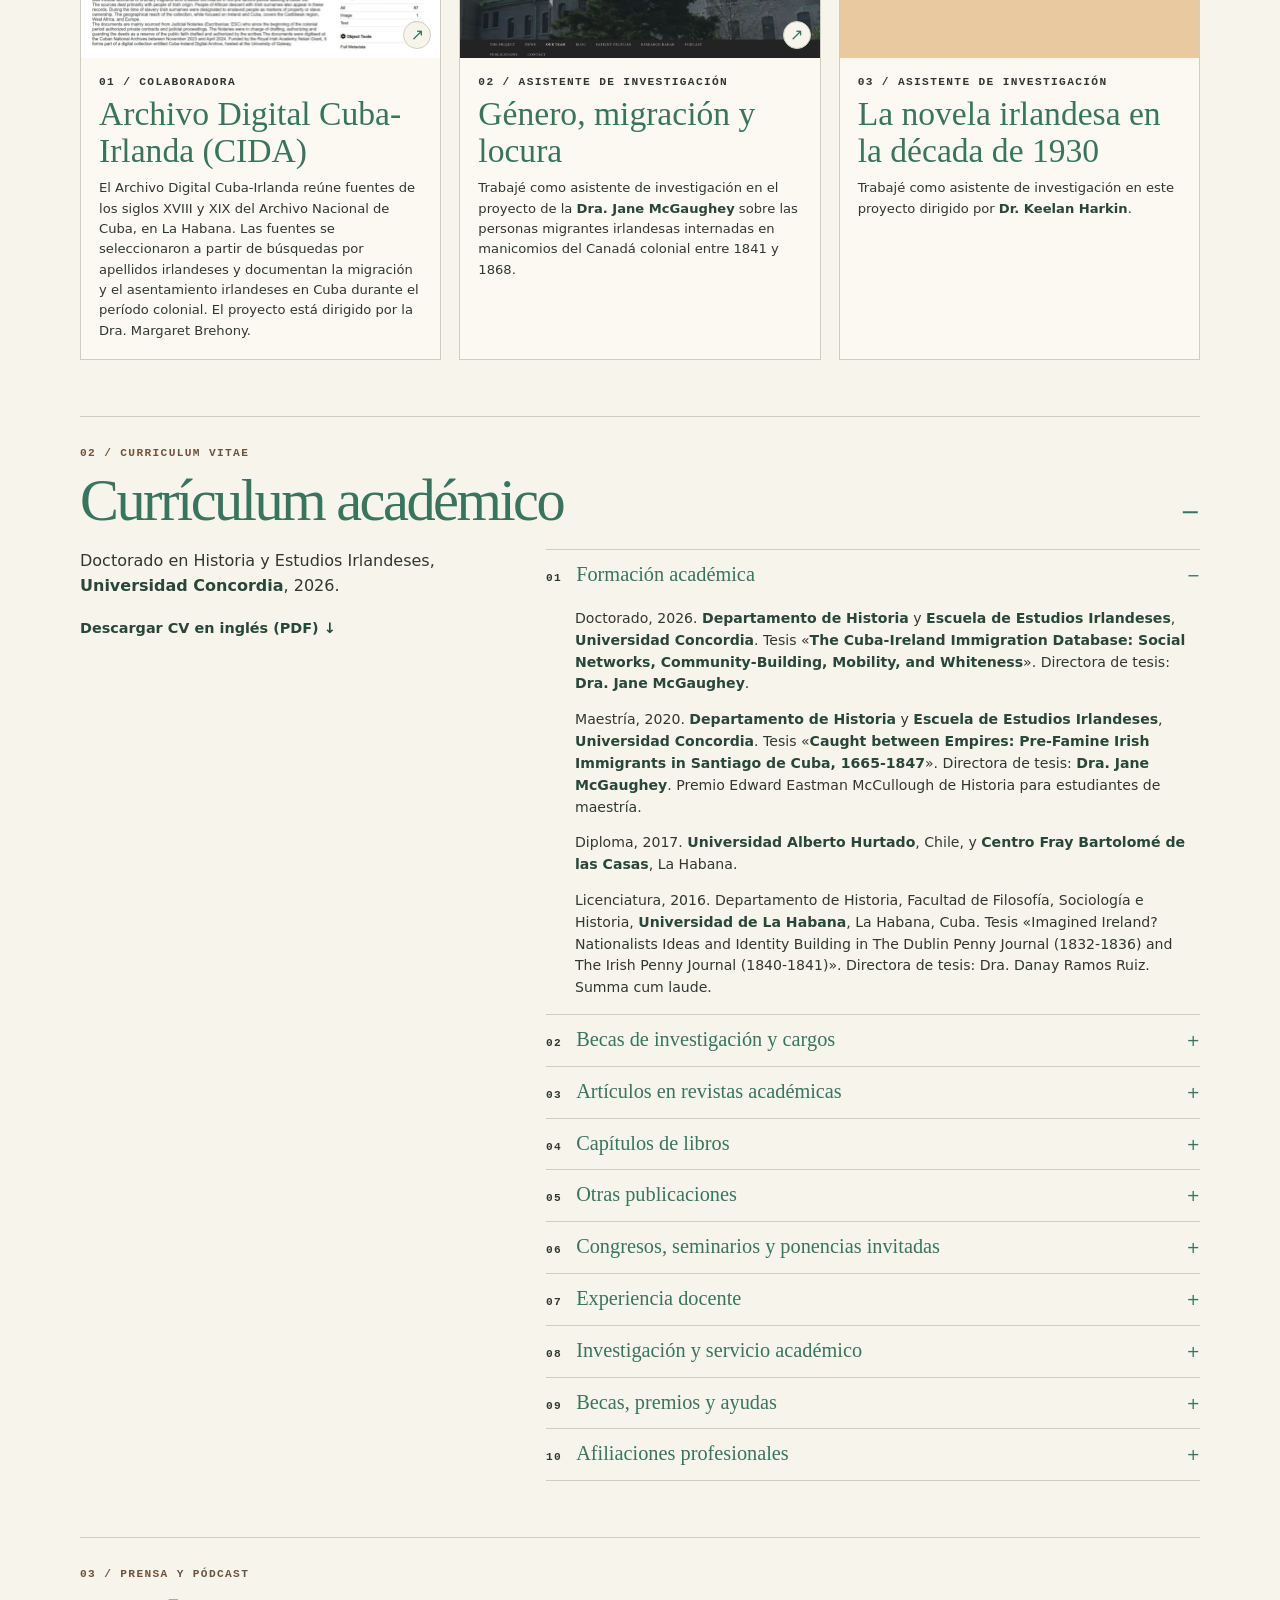
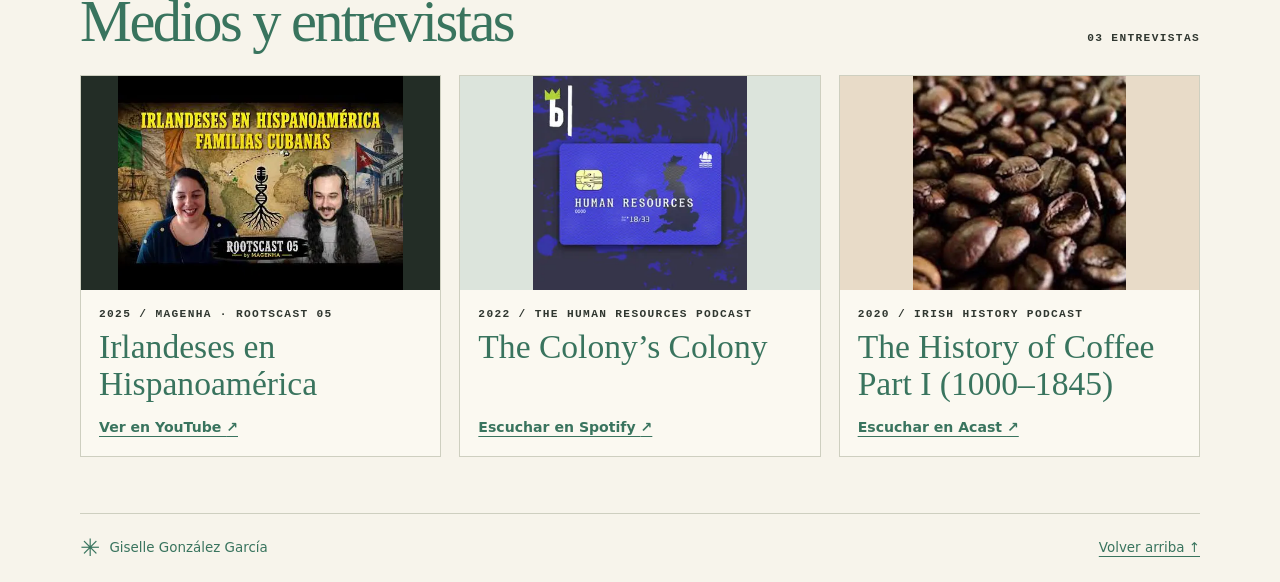
==== commit 0e78a2ca: "Typo Fix and removed section" ====
--- a/es/index.html
+++ b/es/index.html
@@ -44,7 +44,7 @@
 </article>
 <article id="knights-projects" class="project">
   <img class="art project-image" src="../knights-projects.webp" width="732" height="1089" alt="Pintura de Álvaro de Luna arrodillado junto a un libro abierto" loading="lazy" decoding="async">
-  <div class="project-info"><p class="eyebrow">03 / En curso</p><h3>Proyecto sobre caballeros irlandeses</h3><p class="pending">Este proyecto estudia las redes de los caballeros irlandeses en las órdenes religiosas militares españolas de Alcántara, Calatrava, Carlos II, Montesa y Santiago entre los siglos XVII y XX.</p></div>
+  <div class="project-info"><p class="eyebrow">03 / En curso</p><h3>Proyecto sobre caballeros irlandeses</h3><p class="pending">Este proyecto estudia las redes de los caballeros irlandeses en las órdenes religiosas militares españolas de Alcántara, Calatrava, Carlos III, Montesa y Santiago entre los siglos XVII y XX.</p></div>
 </article>
           </div>
           <section class="collaborations" aria-labelledby="collaborations-title">
@@ -83,7 +83,7 @@
               <h2 id="cv-title"><span class="eyebrow section-label">02 / Curriculum vitae</span>Currículum académico</h2>
             </summary>
             <div class="cv-content">
-          <div><p>Doctorado en Historia y Estudios Irlandeses, <a href="https://www.concordia.ca/">Universidad Concordia</a>, 2026. Abre cada apartado para consultar sus entradas.</p><a class="cv-download" href="../giselle-gonzalez-garcia-cv.pdf" download>Descargar CV en inglés (PDF) <span aria-hidden="true">↓</span></a></div>
+          <div><p>Doctorado en Historia y Estudios Irlandeses, <a href="https://www.concordia.ca/">Universidad Concordia</a>, 2026. </p><a class="cv-download" href="../giselle-gonzalez-garcia-cv.pdf" download>Descargar CV en inglés (PDF) <span aria-hidden="true">↓</span></a></div>
           <ol class="cv-list">
 <li><details open><summary><span class="eyebrow">01</span><span class="cv-label">Formación académica</span></summary>
 <ul class="cv-entries"><li>Doctorado, 2026. <a href="https://www.concordia.ca/artsci/history.html">Departamento de Historia</a> y <a href="https://www.concordia.ca/artsci/irish-studies.html">Escuela de Estudios Irlandeses</a>, <a href="https://www.concordia.ca/">Universidad Concordia</a>. Tesis «<a href="https://spectrum.library.concordia.ca/id/eprint/997464/">The Cuba-Ireland Immigration Database: Social Networks, Community-Building, Mobility, and Whiteness</a>». Directora de tesis: <a href="https://www.concordia.ca/faculty/jane-mcgaughey.html">Dra. Jane McGaughey</a>.</li>
